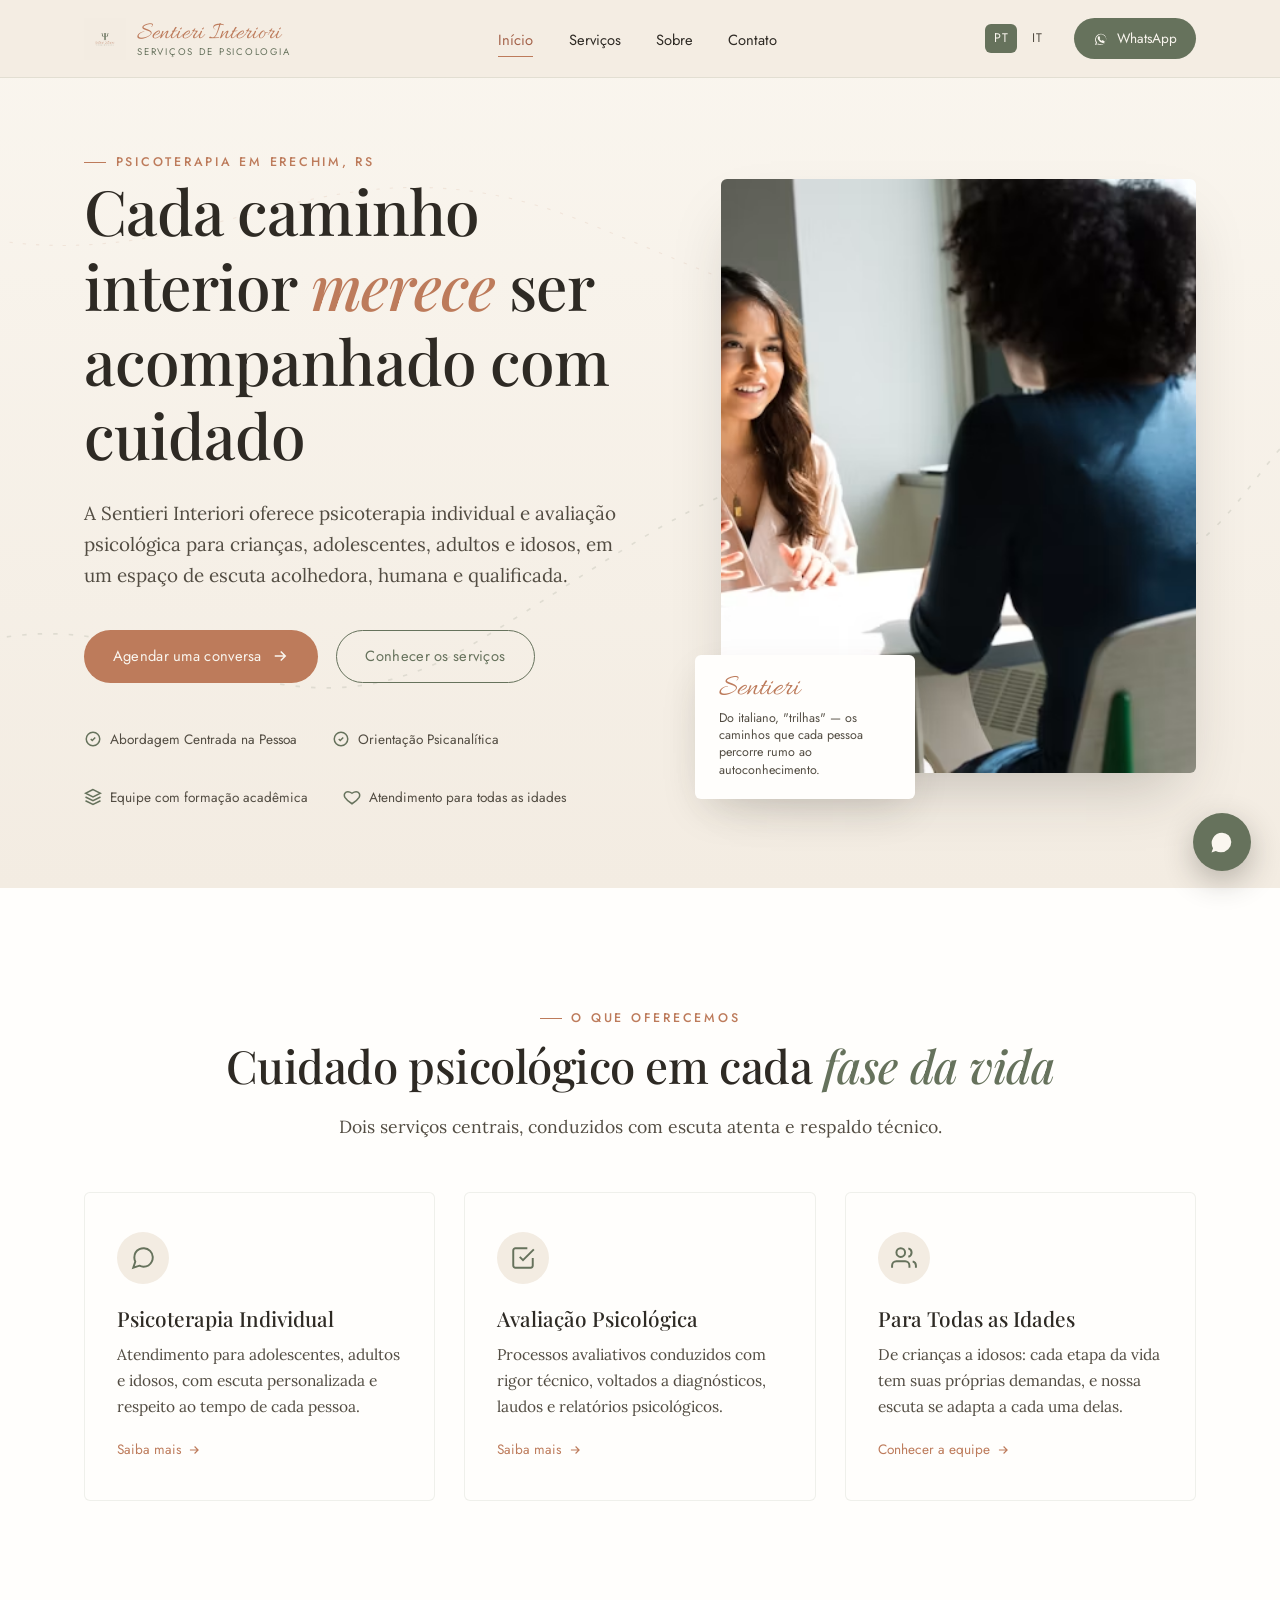
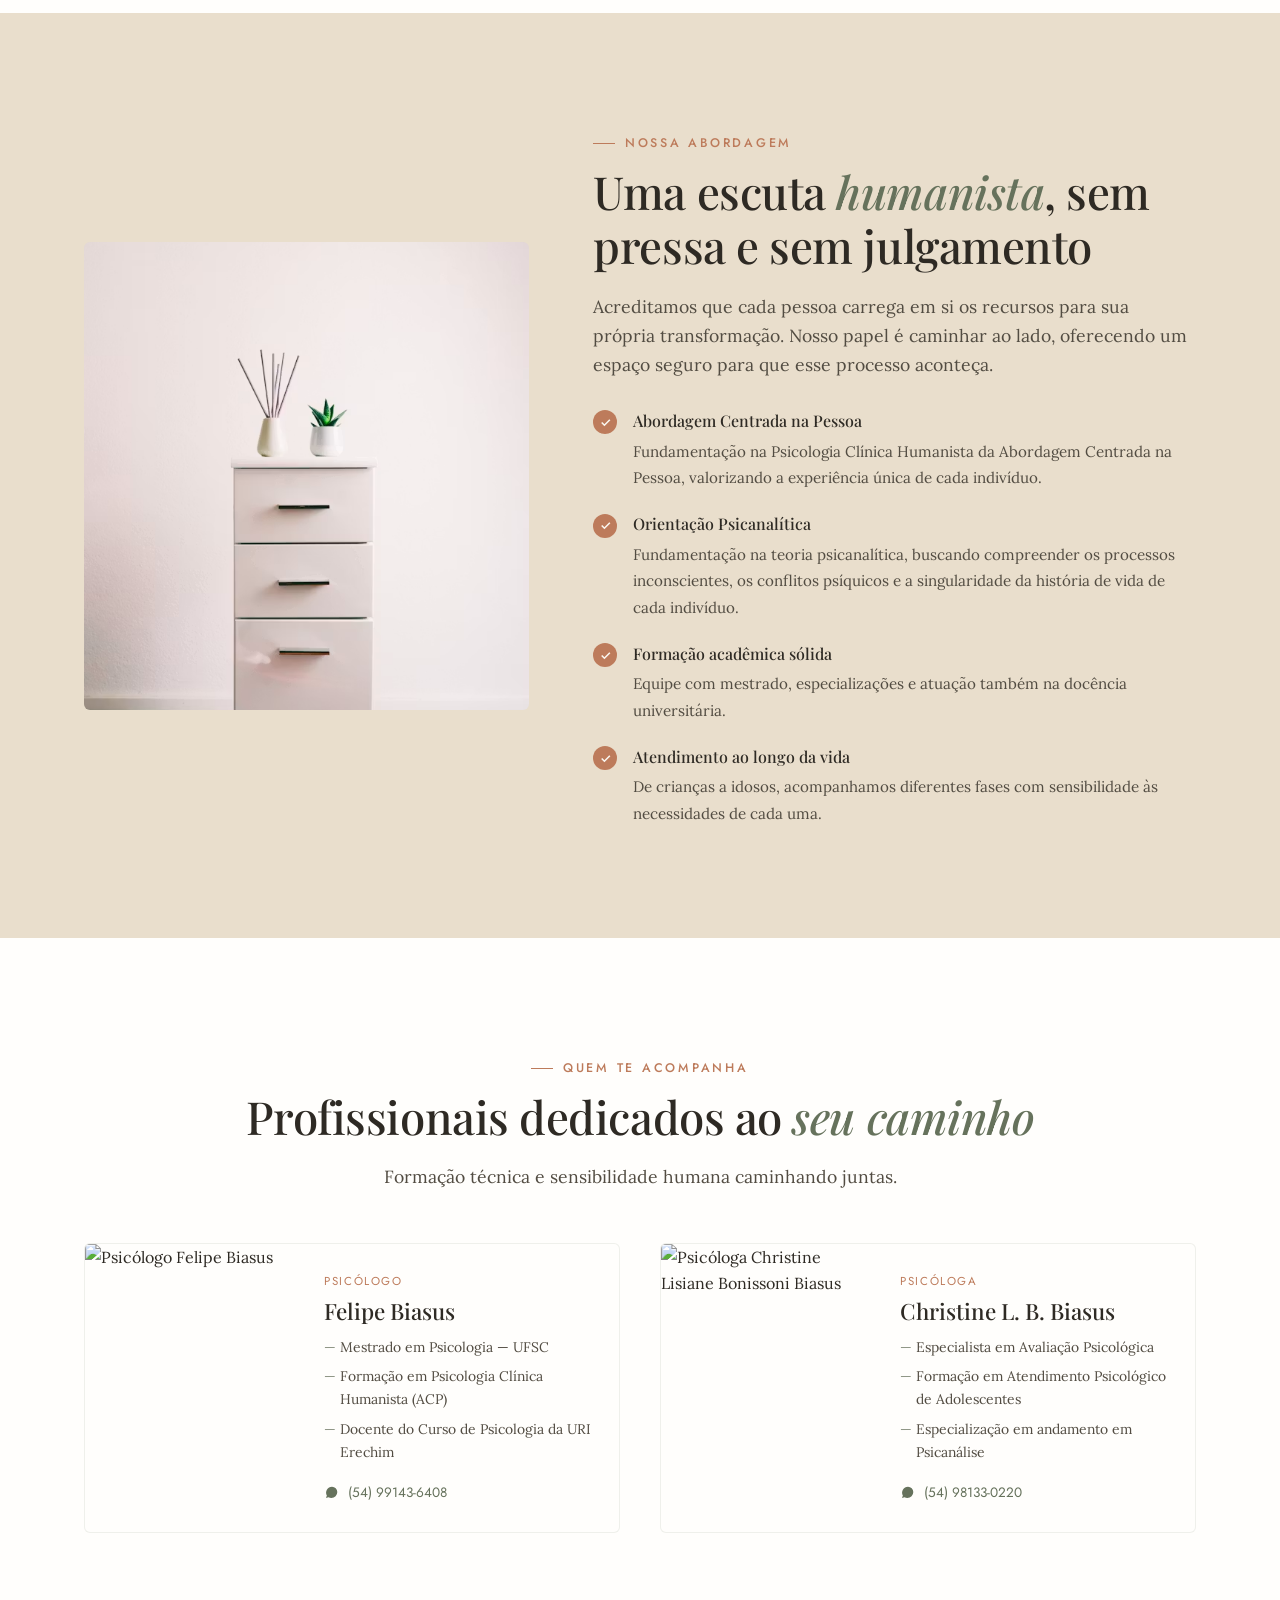
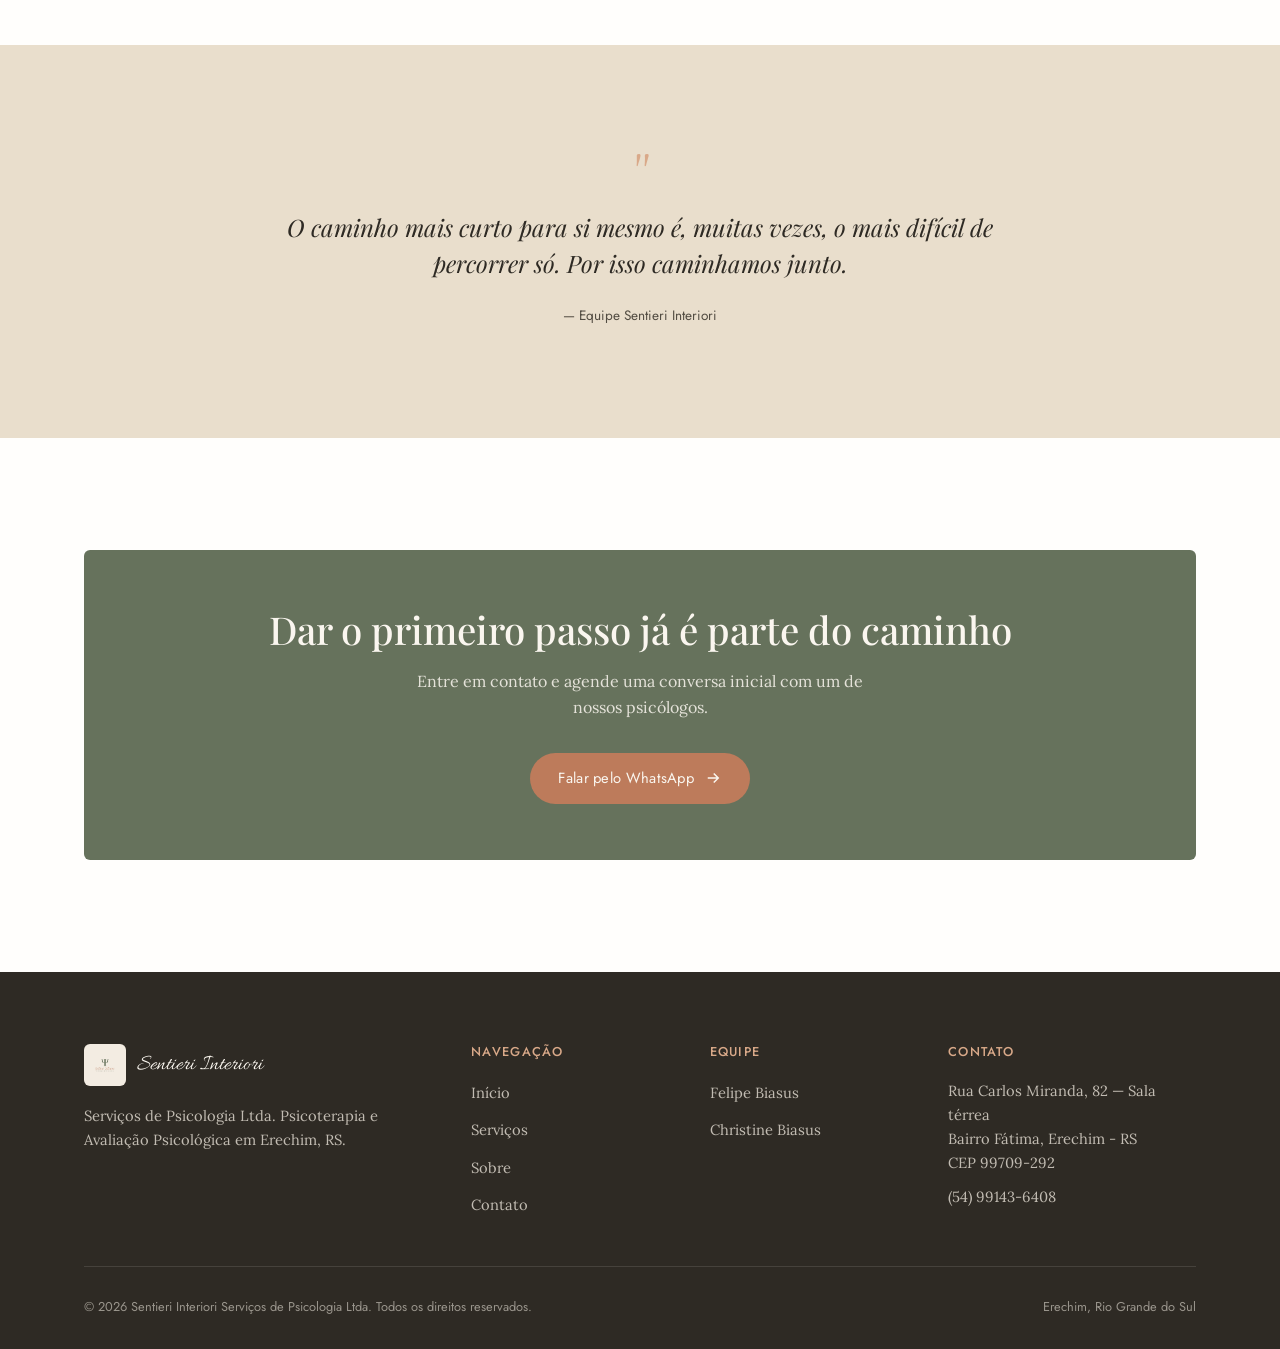
==== index.html @ 3634de81 "Add files via upload" ====
<!DOCTYPE html>
<html lang="pt-BR"><head>
<meta http-equiv="content-type" content="text/html; charset=UTF-8">
<meta charset="UTF-8">
<meta name="viewport" content="width=device-width, initial-scale=1.0">
<title>Sentieri Interiori — Serviços de Psicologia em Erechim</title>
<meta name="description" content="Psicoterapia individual e avaliação psicológica para crianças, adolescentes, adultos e idosos. Atendimento humanizado em Erechim, RS.">
<link rel="icon" href="index_files/logo_o2eb_uEkA_0kMc_2I0I_ichq.jpg">
<link rel="stylesheet" href="index_files/style_o2eb_uEkA_0kMc_2I0I_ichq.css">
</head>
<body>

<!-- ===================== HEADER ===================== -->
<header class="site-header">
  <div class="header-inner">
    <a href="file:///G:/Meu%20Drive/Consult%C3%B3rio/Sentieri%20Interiori/Site/sentieri-interiori-site/sentieri-site/pt/index.html" class="brand">
      <img src="index_files/logo_o2eb_uEkA_0kMc_2I0I_ichq.jpg" alt="Sentieri Interiori">
      <span class="brand-text">
        <span class="brand-name">Sentieri Interiori</span>
        <span class="brand-sub">Serviços de Psicologia</span>
      </span>
    </a>

    <nav class="main-nav">
      <ul>
        <li><a href="file:///G:/Meu%20Drive/Consult%C3%B3rio/Sentieri%20Interiori/Site/sentieri-interiori-site/sentieri-site/pt/index.html" class="active">Início</a></li>
        <li><a href="file:///G:/Meu%20Drive/Consult%C3%B3rio/Sentieri%20Interiori/Site/sentieri-interiori-site/sentieri-site/pt/servicos.html">Serviços</a></li>
        <li><a href="file:///G:/Meu%20Drive/Consult%C3%B3rio/Sentieri%20Interiori/Site/sentieri-interiori-site/sentieri-site/pt/sobre.html">Sobre</a></li>
        <li><a href="file:///G:/Meu%20Drive/Consult%C3%B3rio/Sentieri%20Interiori/Site/sentieri-interiori-site/sentieri-site/pt/contato.html">Contato</a></li>
      </ul>
    </nav>

    <div class="header-actions">
      <div class="lang-switch">
        <a href="file:///G:/Meu%20Drive/Consult%C3%B3rio/Sentieri%20Interiori/Site/sentieri-interiori-site/sentieri-site/pt/index.html" class="active">PT</a>
        <a href="file:///G:/Meu%20Drive/Consult%C3%B3rio/Sentieri%20Interiori/Site/sentieri-interiori-site/sentieri-site/it/index.html">IT</a>
      </div>
      <a href="https://wa.me/5554991436408" class="btn-whatsapp-nav" target="_blank" rel="noopener">
        <svg viewBox="0 0 24 24" fill="currentColor"><path d="M17.6 6.32A8.86 8.86 0 0 0 12.05 4a8.94 8.94 0 0 0-7.74 13.4L3 21l3.7-1.27a8.92 8.92 0 0 0 4.33 1.12h.01a8.94 8.94 0 0 0 8.92-8.94 8.85 8.85 0 0 0-2.36-5.6Zm-5.55 13.7h-.01a7.4 7.4 0 0 1-3.78-1.04l-.27-.16-2.79.96.93-2.72-.18-.28a7.42 7.42 0 0 1 11.58-9.2 7.34 7.34 0 0 1 2.18 5.23 7.43 7.43 0 0 1-7.66 7.21Zm4.07-5.56c-.22-.11-1.31-.65-1.51-.72-.2-.07-.35-.11-.5.11-.15.22-.57.72-.7.86-.13.15-.26.16-.48.05-.22-.11-.93-.34-1.77-1.09a6.64 6.64 0 0 1-1.22-1.52c-.13-.22-.01-.34.11-.46.11-.11.25-.29.37-.43.12-.15.16-.25.24-.42.08-.16.04-.3-.02-.42-.07-.11-.6-1.45-.82-1.99-.22-.53-.44-.46-.6-.46-.16 0-.34-.02-.52-.02-.18 0-.47.07-.72.34-.25.27-.95.93-.95 2.26 0 1.34.98 2.63 1.12 2.81.13.18 1.86 2.84 4.51 3.87 2.65 1.03 2.65.69 3.13.65.48-.04 1.31-.53 1.5-1.05.18-.51.18-.95.13-1.04-.06-.1-.21-.16-.43-.27Z"></path></svg>
        <span>WhatsApp</span>
      </a>
      <button class="nav-toggle" aria-label="Abrir menu">
        <span></span><span></span><span></span>
      </button>
    </div>
  </div>
</header>

<!-- ===================== HERO ===================== -->
<section class="hero">
  <svg class="hero-bg-path" viewBox="0 0 1200 800" preserveAspectRatio="xMidYMid slice" aria-hidden="true">
    <path d="M -50 600 C 150 500, 250 700, 450 580 S 750 350, 950 480 S 1150 300, 1280 380" fill="none" stroke="#8A9180" stroke-width="1.5" stroke-dasharray="4 10" opacity="0.4"></path>
    <path d="M -50 200 C 200 280, 300 100, 550 200 S 850 350, 1100 220" fill="none" stroke="#BD7B5B" stroke-width="1" stroke-dasharray="3 9" opacity="0.25"></path>
  </svg>

  <div class="container hero-grid">
    <div class="hero-content">
      <p class="eyebrow">Psicoterapia em Erechim, RS</p>
      <h1>Cada caminho interior <em>merece</em> ser acompanhado com cuidado</h1>
      <p class="hero-lead">A Sentieri Interiori oferece psicoterapia 
individual e avaliação psicológica para crianças, adolescentes, adultos e
 idosos, em um espaço de escuta acolhedora, humana e qualificada.</p>

      <div class="hero-actions">
        <a href="file:///G:/Meu%20Drive/Consult%C3%B3rio/Sentieri%20Interiori/Site/sentieri-interiori-site/sentieri-site/pt/contato.html" class="btn btn-primary">
          Agendar uma conversa
          <svg viewBox="0 0 24 24" fill="none" stroke="currentColor" stroke-width="2"><path d="M5 12h14M13 6l6 6-6 6"></path></svg>
        </a>
        <a href="file:///G:/Meu%20Drive/Consult%C3%B3rio/Sentieri%20Interiori/Site/sentieri-interiori-site/sentieri-site/pt/servicos.html" class="btn btn-outline">Conhecer os serviços</a>
      </div>

      <div class="hero-trust">
        <span class="trust-item">
          <svg viewBox="0 0 24 24" fill="none" stroke="currentColor" stroke-width="2"><path d="M9 12l2 2 4-4M21 12a9 9 0 1 1-18 0 9 9 0 0 1 18 0Z"></path></svg>
          Abordagem Centrada na Pessoa
        </span><span class="trust-item">
          <svg viewBox="0 0 24 24" fill="none" stroke="currentColor" stroke-width="2"><path d="M9 12l2 2 4-4M21 12a9 9 0 1 1-18 0 9 9 0 0 1 18 0Z"></path></svg>Orientação Psicanalítica</span>
        <span class="trust-item">
          <svg viewBox="0 0 24 24" fill="none" stroke="currentColor" stroke-width="2"><path d="M12 2 2 7l10 5 10-5-10-5ZM2 17l10 5 10-5M2 12l10 5 10-5"></path></svg>
          Equipe com formação acadêmica
        </span>
        <span class="trust-item">
          <svg viewBox="0 0 24 24" fill="none" stroke="currentColor" stroke-width="2"><path d="M12 21s-7-4.35-9.5-8.5C.5 8.5 3 5 6.5 5 9 5 12 7 12 7s3-2 5.5-2c3.5 0 6 3.5 4 7.5C19 16.65 12 21 12 21Z"></path></svg>
          Atendimento para todas as idades
        </span>
      </div>
    </div>

    <div class="hero-visual">
      <div class="hero-image-wrap">
        <img src="index_files/photo-1573497620053-ea5300f94f21_o2eb_uEkA_0kMc_2I0I_ichq.avif" alt="Espaço de atendimento acolhedor com luz natural e plantas">
      </div>
      <div class="hero-badge">
        <span class="script-accent">Sentieri</span>
        <p>Do italiano, "trilhas" — os caminhos que cada pessoa percorre rumo ao autoconhecimento.</p>
      </div>
    </div>
  </div>
</section>

<!-- ===================== SERVIÇOS (preview) ===================== -->
<section class="bg-branco">
  <div class="container">
    <div class="section-header centered reveal is-visible">
      <p class="eyebrow" style="justify-content:center">O que oferecemos</p>
      <h2 class="section-title">Cuidado psicológico em cada <em>fase da vida</em></h2>
      <p class="section-lead">Dois serviços centrais, conduzidos com escuta atenta e respaldo técnico.</p>
    </div>

    <div class="services-grid">
      <div class="service-card reveal is-visible" style="transition-delay: 0s;">
        <div class="service-icon">
          <svg viewBox="0 0 24 24" fill="none" stroke="currentColor" stroke-width="1.8"><path d="M21 11.5a8.38 8.38 0 0 1-.9 3.8 8.5 8.5 0 0 1-7.6 4.7 8.38 8.38 0 0 1-3.8-.9L3 21l1.9-5.7a8.38 8.38 0 0 1-.9-3.8 8.5 8.5 0 0 1 4.7-7.6 8.38 8.38 0 0 1 3.8-.9h.5a8.48 8.48 0 0 1 8 8v.5Z"></path></svg>
        </div>
        <h3>Psicoterapia Individual</h3>
        <p>Atendimento para adolescentes, adultos e idosos, com escuta personalizada e respeito ao tempo de cada pessoa.</p>
        <a href="file:///G:/Meu%20Drive/Consult%C3%B3rio/Sentieri%20Interiori/Site/sentieri-interiori-site/sentieri-site/pt/servicos.html#psicoterapia" class="card-link">
          Saiba mais
          <svg viewBox="0 0 24 24" fill="none" stroke="currentColor" stroke-width="2"><path d="M5 12h14M13 6l6 6-6 6"></path></svg>
        </a>
      </div>

      <div class="service-card reveal is-visible" style="transition-delay: 0.08s;">
        <div class="service-icon">
          <svg viewBox="0 0 24 24" fill="none" stroke="currentColor" stroke-width="1.8"><path d="M9 11l3 3L22 4M21 12v7a2 2 0 0 1-2 2H5a2 2 0 0 1-2-2V5a2 2 0 0 1 2-2h11"></path></svg>
        </div>
        <h3>Avaliação Psicológica</h3>
        <p>Processos avaliativos conduzidos com rigor técnico, voltados a diagnósticos, laudos e relatórios psicológicos.</p>
        <a href="file:///G:/Meu%20Drive/Consult%C3%B3rio/Sentieri%20Interiori/Site/sentieri-interiori-site/sentieri-site/pt/servicos.html#avaliacao" class="card-link">
          Saiba mais
          <svg viewBox="0 0 24 24" fill="none" stroke="currentColor" stroke-width="2"><path d="M5 12h14M13 6l6 6-6 6"></path></svg>
        </a>
      </div>

      <div class="service-card reveal is-visible" style="transition-delay: 0.16s;">
        <div class="service-icon">
          <svg viewBox="0 0 24 24" fill="none" stroke="currentColor" stroke-width="1.8"><path d="M17 21v-2a4 4 0 0 0-4-4H5a4 4 0 0 0-4 4v2M9 11a4 4 0 1 0 0-8 4 4 0 0 0 0 8ZM23 21v-2a4 4 0 0 0-3-3.87M16 3.13a4 4 0 0 1 0 7.75"></path></svg>
        </div>
        <h3>Para Todas as Idades</h3>
        <p>De crianças a idosos: cada etapa da vida tem suas próprias demandas, e nossa escuta se adapta a cada uma delas.</p>
        <a href="file:///G:/Meu%20Drive/Consult%C3%B3rio/Sentieri%20Interiori/Site/sentieri-interiori-site/sentieri-site/pt/sobre.html" class="card-link">
          Conhecer a equipe
          <svg viewBox="0 0 24 24" fill="none" stroke="currentColor" stroke-width="2"><path d="M5 12h14M13 6l6 6-6 6"></path></svg>
        </a>
      </div>
    </div>
  </div>
</section>

<!-- ===================== ABORDAGEM ===================== -->
<section class="bg-creme-escuro">
  <div class="container approach-block">
    <div class="approach-image reveal is-visible">
      <img src="index_files/photo-1591129841117-3adfd313e34f_o2eb_uEkA_0kMc_2I0I_ichq.avif" alt="Sala de atendimento psicológico com poltronas e ambiente sereno">
    </div>

    <div class="approach-content reveal is-visible">
      <p class="eyebrow">Nossa abordagem</p>
      <h2 class="section-title">Uma escuta <em>humanista</em>, sem pressa e sem julgamento</h2>
      <p class="section-lead">Acreditamos que cada pessoa carrega em si 
os recursos para sua própria transformação. Nosso papel é caminhar ao 
lado, oferecendo um espaço seguro para que esse processo aconteça.</p>

      <ul class="approach-list">
        <li>
          <span class="check">
            <svg viewBox="0 0 24 24" fill="none" stroke="currentColor" stroke-width="3"><path d="M5 12l5 5L20 7"></path></svg>
          </span>
          <div>
            <strong>Abordagem Centrada na Pessoa</strong>
            <span>Fundamentação na Psicologia Clínica Humanista da 
Abordagem Centrada na Pessoa, valorizando a experiência única de cada 
indivíduo.</span>
          </div>
        </li><li>
          <span class="check">
            <svg viewBox="0 0 24 24" fill="none" stroke="currentColor" stroke-width="3"><path d="M5 12l5 5L20 7"></path></svg>
          </span>
          <div>
            <strong>Orientação Psicanalítica</strong>
            <span>Fundamentação na teoria psicanalítica, buscando 
compreender os processos inconscientes, os conflitos psíquicos e a 
singularidade da história de vida de cada indivíduo.</span>
          </div>
        </li>
        <li>
          <span class="check">
            <svg viewBox="0 0 24 24" fill="none" stroke="currentColor" stroke-width="3"><path d="M5 12l5 5L20 7"></path></svg>
          </span>
          <div>
            <strong>Formação acadêmica sólida</strong>
            <span>Equipe com mestrado, especializações e atuação também na docência universitária.</span>
          </div>
        </li>
        <li>
          <span class="check">
            <svg viewBox="0 0 24 24" fill="none" stroke="currentColor" stroke-width="3"><path d="M5 12l5 5L20 7"></path></svg>
          </span>
          <div>
            <strong>Atendimento ao longo da vida</strong>
            <span>De crianças a idosos, acompanhamos diferentes fases com sensibilidade às necessidades de cada uma.</span>
          </div>
        </li>
      </ul>
    </div>
  </div>
</section>

<!-- ===================== EQUIPE (preview) ===================== -->
<section class="bg-branco">
  <div class="container">
    <div class="section-header centered reveal is-visible">
      <p class="eyebrow" style="justify-content:center">Quem te acompanha</p>
      <h2 class="section-title">Profissionais dedicados ao <em>seu caminho</em></h2>
      <p class="section-lead">Formação técnica e sensibilidade humana caminhando juntas.</p>
    </div>

    <div class="team-grid">
      <div class="team-card reveal is-visible" style="transition-delay: 0s;">
        <div class="team-photo">
          <img alt="Psicólogo Felipe Biasus" src="">
        </div>
        <div class="team-info">
          <span class="role">Psicólogo</span>
          <h3>Felipe Biasus</h3>
          <ul>
            <li>Mestrado em Psicologia — UFSC</li>
            <li>Formação em Psicologia Clínica Humanista (ACP)</li>
            <li>Docente do Curso de Psicologia da URI Erechim</li>
          </ul>
          <a href="https://wa.me/5554991436408" class="whatsapp-link" target="_blank" rel="noopener">
            <svg viewBox="0 0 24 24" fill="currentColor"><path d="M17.6 6.32A8.86 8.86 0 0 0 12.05 4a8.94 8.94 0 0 0-7.74 13.4L3 21l3.7-1.27a8.92 8.92 0 0 0 4.33 1.12h.01a8.94 8.94 0 0 0 8.92-8.94 8.85 8.85 0 0 0-2.36-5.6Z"></path></svg>
            (54) 99143-6408
          </a>
        </div>
      </div>

      <div class="team-card reveal is-visible" style="transition-delay: 0.08s;">
        <div class="team-photo">
          <img alt="Psicóloga Christine Lisiane Bonissoni Biasus" src="">
        </div>
        <div class="team-info">
          <span class="role">Psicóloga</span>
          <h3>Christine L. B. Biasus</h3>
          <ul>
            <li>Especialista em Avaliação Psicológica</li>
            <li>Formação em Atendimento Psicológico de Adolescentes</li>
            <li>Especialização em andamento em Psicanálise</li>
          </ul>
          <a href="https://wa.me/5554981330220" class="whatsapp-link" target="_blank" rel="noopener">
            <svg viewBox="0 0 24 24" fill="currentColor"><path d="M17.6 6.32A8.86 8.86 0 0 0 12.05 4a8.94 8.94 0 0 0-7.74 13.4L3 21l3.7-1.27a8.92 8.92 0 0 0 4.33 1.12h.01a8.94 8.94 0 0 0 8.92-8.94 8.85 8.85 0 0 0-2.36-5.6Z"></path></svg>
            (54) 98133-0220
          </a>
        </div>
      </div>
    </div>
  </div>
</section>

<!-- ===================== CITAÇÃO ===================== -->
<section class="bg-creme-escuro">
  <div class="container">
    <div class="quote-block reveal is-visible">
      <span class="quote-mark">"</span>
      <p>O caminho mais curto para si mesmo é, muitas vezes, o mais difícil de percorrer só. Por isso caminhamos junto.</p>
      <p class="quote-attr">— Equipe Sentieri Interiori</p>
    </div>
  </div>
</section>

<!-- ===================== CTA FINAL ===================== -->
<section class="bg-branco">
  <div class="container">
    <div class="cta-final reveal is-visible">
      <h2>Dar o primeiro passo já é parte do caminho</h2>
      <p>Entre em contato e agende uma conversa inicial com um de nossos psicólogos.</p>
      <a href="file:///G:/Meu%20Drive/Consult%C3%B3rio/Sentieri%20Interiori/Site/sentieri-interiori-site/sentieri-site/pt/contato.html" class="btn btn-primary">
        Falar pelo WhatsApp
        <svg viewBox="0 0 24 24" fill="none" stroke="currentColor" stroke-width="2"><path d="M5 12h14M13 6l6 6-6 6"></path></svg>
      </a>
    </div>
  </div>
</section>

<!-- ===================== FOOTER ===================== -->
<footer class="site-footer">
  <div class="container">
    <div class="footer-grid">
      <div class="footer-col">
        <div class="footer-brand">
          <img src="index_files/logo_o2eb_uEkA_0kMc_2I0I_ichq.jpg" alt="Sentieri Interiori" style="height:42px; filter:none; border-radius:6px;">
          <span class="footer-brand-text">Sentieri Interiori</span>
        </div>
        <p>Serviços de Psicologia Ltda. 
Psicoterapia e Avaliação Psicológica em Erechim, RS.</p>
      </div>

      <div class="footer-col">
        <h4>Navegação</h4>
        <ul>
          <li><a href="file:///G:/Meu%20Drive/Consult%C3%B3rio/Sentieri%20Interiori/Site/sentieri-interiori-site/sentieri-site/pt/index.html">Início</a></li>
          <li><a href="file:///G:/Meu%20Drive/Consult%C3%B3rio/Sentieri%20Interiori/Site/sentieri-interiori-site/sentieri-site/pt/servicos.html">Serviços</a></li>
          <li><a href="file:///G:/Meu%20Drive/Consult%C3%B3rio/Sentieri%20Interiori/Site/sentieri-interiori-site/sentieri-site/pt/sobre.html">Sobre</a></li>
          <li><a href="file:///G:/Meu%20Drive/Consult%C3%B3rio/Sentieri%20Interiori/Site/sentieri-interiori-site/sentieri-site/pt/contato.html">Contato</a></li>
        </ul>
      </div>

      <div class="footer-col">
        <h4>Equipe</h4>
        <ul>
          <li><a href="file:///G:/Meu%20Drive/Consult%C3%B3rio/Sentieri%20Interiori/Site/sentieri-interiori-site/sentieri-site/pt/sobre.html">Felipe Biasus</a></li>
          <li><a href="file:///G:/Meu%20Drive/Consult%C3%B3rio/Sentieri%20Interiori/Site/sentieri-interiori-site/sentieri-site/pt/sobre.html">Christine Biasus</a></li>
        </ul>
      </div>

      <div class="footer-col">
        <h4>Contato</h4>
        <p>Rua Carlos Miranda, 82 — Sala térrea<br>Bairro Fátima, Erechim - RS<br>CEP 99709-292</p>
        <p style="margin-top:0.6rem">(54) 99143-6408</p>
      </div>
    </div>

    <div class="footer-bottom">
      <span>© 2026 Sentieri Interiori Serviços de Psicologia Ltda. Todos os direitos reservados.</span>
      <span>Erechim, Rio Grande do Sul</span>
    </div>
  </div>
</footer>

<a href="https://wa.me/5554991436408" class="whatsapp-float" target="_blank" rel="noopener" aria-label="Conversar pelo WhatsApp">
  <svg viewBox="0 0 24 24" fill="currentColor"><path d="M17.6 6.32A8.86 8.86 0 0 0 12.05 4a8.94 8.94 0 0 0-7.74 13.4L3 21l3.7-1.27a8.92 8.92 0 0 0 4.33 1.12h.01a8.94 8.94 0 0 0 8.92-8.94 8.85 8.85 0 0 0-2.36-5.6Z"></path></svg>
</a>

<script src="index_files/main_o2eb_uEkA_0kMc_2I0I_ichq.js"></script>


</body></html>
---- index_files/style_o2eb_uEkA_0kMc_2I0I_ichq.css ----
/* ============================================
   SENTIERI INTERIORI — Design System
   Paleta extraída da identidade visual oficial
   ============================================ */

@import url('https://fonts.googleapis.com/css2?family=Playfair+Display:ital,wght@0,400;0,500;0,600;1,400;1,500&family=Lora:ital,wght@0,400;0,500;1,400&family=Jost:wght@400;500;600&family=Allura&display=swap');

:root {
  /* Cores extraídas diretamente da logo */
  --verde-musgo: #66725C;
  --verde-musgo-escuro: #4F594A;
  --verde-salvia: #8A9180;
  --verde-salvia-claro: #B9C0AE;
  --terracota: #BD7B5B;
  --terracota-escuro: #A4634A;
  --terracota-claro: #D9A989;
  --creme: #F3ECE2;
  --creme-claro: #FAF6EF;
  --creme-escuro: #E9DECC;
  --carvao: #2E2A24;
  --carvao-suave: #524C42;
  --branco: #FFFEFC;

  /* Tipografia */
  --fonte-display: 'Playfair Display', Georgia, serif;
  --fonte-script: 'Allura', cursive;
  --fonte-corpo: 'Lora', Georgia, serif;
  --fonte-utilitaria: 'Jost', sans-serif;

  /* Espaçamento */
  --space-xs: 0.5rem;
  --space-sm: 1rem;
  --space-md: 2rem;
  --space-lg: 4rem;
  --space-xl: 7rem;

  /* Bordas */
  --raio: 2px;
  --raio-suave: 6px;
}

* {
  margin: 0;
  padding: 0;
  box-sizing: border-box;
}

html {
  scroll-behavior: smooth;
}

@media (prefers-reduced-motion: reduce) {
  html {
    scroll-behavior: auto;
  }
  *, *::before, *::after {
    animation-duration: 0.01ms !important;
    animation-iteration-count: 1 !important;
    transition-duration: 0.01ms !important;
    scroll-behavior: auto !important;
  }
}

body {
  font-family: var(--fonte-corpo);
  color: var(--carvao);
  background-color: var(--creme);
  line-height: 1.65;
  -webkit-font-smoothing: antialiased;
  overflow-x: hidden;
}

img {
  max-width: 100%;
  display: block;
}

a {
  color: inherit;
  text-decoration: none;
}

ul {
  list-style: none;
}

button {
  font-family: inherit;
  cursor: pointer;
  border: none;
  background: none;
}

:focus-visible {
  outline: 2px solid var(--terracota);
  outline-offset: 3px;
}

.container {
  width: 100%;
  max-width: 1160px;
  margin: 0 auto;
  padding: 0 1.5rem;
}

/* ============================================
   TIPOGRAFIA GERAL
   ============================================ */

h1, h2, h3, h4 {
  font-family: var(--fonte-display);
  font-weight: 500;
  color: var(--carvao);
  line-height: 1.2;
}

.eyebrow {
  font-family: var(--fonte-utilitaria);
  font-size: 0.78rem;
  letter-spacing: 0.22em;
  text-transform: uppercase;
  color: var(--terracota);
  font-weight: 500;
  display: inline-flex;
  align-items: center;
  gap: 0.6rem;
}

.eyebrow::before {
  content: '';
  width: 22px;
  height: 1px;
  background: var(--terracota);
  display: inline-block;
}

.section-title {
  font-size: clamp(2rem, 4vw, 2.85rem);
  margin-top: 0.6rem;
  margin-bottom: 1.2rem;
  letter-spacing: -0.01em;
}

.section-title em {
  font-style: italic;
  color: var(--verde-musgo);
}

.section-lead {
  font-size: 1.1rem;
  color: var(--carvao-suave);
  max-width: 620px;
  font-weight: 400;
}

.script-accent {
  font-family: var(--fonte-script);
  color: var(--terracota);
  font-size: 1.6em;
  font-weight: 400;
}

/* ============================================
   HEADER / NAVEGAÇÃO
   ============================================ */

.site-header {
  position: fixed;
  top: 0;
  left: 0;
  right: 0;
  z-index: 1000;
  background: rgba(243, 236, 226, 0.92);
  backdrop-filter: blur(10px);
  border-bottom: 1px solid rgba(102, 114, 92, 0.12);
  transition: padding 0.3s ease;
}

.header-inner {
  display: flex;
  align-items: center;
  justify-content: space-between;
  padding: 1.1rem 1.5rem;
  max-width: 1160px;
  margin: 0 auto;
}

.brand {
  display: flex;
  align-items: center;
  gap: 0.7rem;
}

.brand img {
  height: 42px;
  width: auto;
}

.brand-text {
  display: flex;
  flex-direction: column;
  line-height: 1.1;
}

.brand-name {
  font-family: var(--fonte-script);
  font-size: 1.55rem;
  color: var(--terracota);
}

.brand-sub {
  font-family: var(--fonte-utilitaria);
  font-size: 0.6rem;
  letter-spacing: 0.18em;
  color: var(--verde-musgo);
  text-transform: uppercase;
}

.main-nav ul {
  display: flex;
  gap: 2.2rem;
  align-items: center;
}

.main-nav a {
  font-family: var(--fonte-utilitaria);
  font-size: 0.92rem;
  color: var(--carvao);
  position: relative;
  padding: 0.3rem 0;
  transition: color 0.25s ease;
}

.main-nav a::after {
  content: '';
  position: absolute;
  bottom: -2px;
  left: 0;
  width: 0;
  height: 1px;
  background: var(--terracota);
  transition: width 0.3s ease;
}

.main-nav a:hover,
.main-nav a.active {
  color: var(--terracota-escuro);
}

.main-nav a:hover::after,
.main-nav a.active::after {
  width: 100%;
}

.lang-switch {
  display: flex;
  gap: 0.4rem;
  font-family: var(--fonte-utilitaria);
  font-size: 0.78rem;
  letter-spacing: 0.05em;
}

.lang-switch a {
  padding: 0.25rem 0.55rem;
  border-radius: var(--raio-suave);
  color: var(--carvao-suave);
  transition: background 0.2s ease, color 0.2s ease;
}

.lang-switch a.active {
  background: var(--verde-musgo);
  color: var(--creme-claro);
}

.lang-switch a:not(.active):hover {
  background: rgba(102, 114, 92, 0.12);
}

.header-actions {
  display: flex;
  align-items: center;
  gap: 1.4rem;
}

.btn-whatsapp-nav {
  display: inline-flex;
  align-items: center;
  gap: 0.5rem;
  background: var(--verde-musgo);
  color: var(--creme-claro);
  font-family: var(--fonte-utilitaria);
  font-size: 0.85rem;
  padding: 0.6rem 1.2rem;
  border-radius: 30px;
  transition: background 0.25s ease, transform 0.25s ease;
}

.btn-whatsapp-nav:hover {
  background: var(--verde-musgo-escuro);
  transform: translateY(-1px);
}

.btn-whatsapp-nav svg {
  width: 16px;
  height: 16px;
}

.nav-toggle {
  display: none;
  flex-direction: column;
  gap: 5px;
  padding: 0.5rem;
}

.nav-toggle span {
  width: 24px;
  height: 1.5px;
  background: var(--carvao);
  transition: 0.3s ease;
}

/* ============================================
   BOTÕES GERAIS
   ============================================ */

.btn {
  display: inline-flex;
  align-items: center;
  gap: 0.6rem;
  font-family: var(--fonte-utilitaria);
  font-size: 0.92rem;
  letter-spacing: 0.02em;
  padding: 0.85rem 1.8rem;
  border-radius: 30px;
  transition: all 0.3s ease;
}

.btn-primary {
  background: var(--terracota);
  color: var(--creme-claro);
}

.btn-primary:hover {
  background: var(--terracota-escuro);
  transform: translateY(-2px);
  box-shadow: 0 8px 20px rgba(189, 123, 91, 0.3);
}

.btn-outline {
  background: transparent;
  color: var(--verde-musgo);
  border: 1.5px solid var(--verde-musgo);
}

.btn-outline:hover {
  background: var(--verde-musgo);
  color: var(--creme-claro);
}

.btn-ghost {
  color: var(--carvao);
  border-bottom: 1px solid var(--terracota);
  border-radius: 0;
  padding: 0.2rem 0;
}

.btn-ghost:hover {
  color: var(--terracota-escuro);
  gap: 0.9rem;
}

.btn svg {
  width: 18px;
  height: 18px;
  flex-shrink: 0;
}

/* ============================================
   CAMINHO ORGÂNICO (elemento de assinatura)
   ============================================ */

.sentiero-divider {
  width: 100%;
  height: 60px;
  display: block;
  margin: 0 auto;
}

.sentiero-divider path {
  fill: none;
  stroke: var(--verde-salvia);
  stroke-width: 1.4;
  stroke-linecap: round;
  stroke-dasharray: 6 8;
}

/* ============================================
   PÁGINA: HERO
   ============================================ */

.hero {
  position: relative;
  min-height: 92vh;
  display: flex;
  align-items: center;
  padding: 9rem 0 5rem;
  overflow: hidden;
  background: linear-gradient(180deg, var(--creme-claro) 0%, var(--creme) 100%);
}

.hero-bg-path {
  position: absolute;
  top: 0;
  left: 0;
  width: 100%;
  height: 100%;
  z-index: 0;
  opacity: 0.5;
}

.hero-grid {
  display: grid;
  grid-template-columns: 1.1fr 0.9fr;
  gap: 3.5rem;
  align-items: center;
  position: relative;
  z-index: 1;
}

.hero-eyebrow {
  margin-bottom: 1.6rem;
}

.hero h1 {
  font-size: clamp(2.6rem, 5.2vw, 3.9rem);
  margin-bottom: 1.6rem;
  letter-spacing: -0.015em;
}

.hero h1 em {
  font-style: italic;
  color: var(--terracota);
  font-weight: 500;
}

.hero-lead {
  font-size: 1.18rem;
  color: var(--carvao-suave);
  max-width: 540px;
  margin-bottom: 2.4rem;
}

.hero-actions {
  display: flex;
  gap: 1.1rem;
  flex-wrap: wrap;
  margin-bottom: 2.8rem;
}

.hero-trust {
  display: flex;
  gap: 2.2rem;
  flex-wrap: wrap;
}

.trust-item {
  font-family: var(--fonte-utilitaria);
  font-size: 0.85rem;
  color: var(--carvao-suave);
  display: flex;
  align-items: center;
  gap: 0.5rem;
}

.trust-item svg {
  width: 18px;
  height: 18px;
  color: var(--verde-musgo);
  flex-shrink: 0;
}

.hero-visual {
  position: relative;
}

.hero-image-wrap {
  position: relative;
  border-radius: var(--raio-suave);
  overflow: hidden;
  aspect-ratio: 4/5;
  box-shadow: 0 30px 60px -20px rgba(46, 42, 36, 0.25);
}

.hero-image-wrap img {
  width: 100%;
  height: 100%;
  object-fit: cover;
}

.hero-badge {
  position: absolute;
  bottom: -1.6rem;
  left: -1.6rem;
  background: var(--branco);
  padding: 1.2rem 1.5rem;
  border-radius: var(--raio-suave);
  box-shadow: 0 16px 40px -10px rgba(46, 42, 36, 0.18);
  max-width: 220px;
}

.hero-badge .script-accent {
  font-size: 1.9rem;
  display: block;
  line-height: 1;
  margin-bottom: 0.3rem;
}

.hero-badge p {
  font-family: var(--fonte-utilitaria);
  font-size: 0.78rem;
  color: var(--carvao-suave);
  line-height: 1.4;
}

/* ============================================
   SEÇÕES GERAIS
   ============================================ */

section {
  padding: var(--space-xl) 0;
  position: relative;
}

.section-header {
  margin-bottom: 3.2rem;
}

.section-header.centered {
  text-align: center;
  margin-left: auto;
  margin-right: auto;
}

.section-header.centered .section-lead {
  margin: 0 auto;
}

.bg-creme-escuro {
  background: var(--creme-escuro);
}

.bg-musgo {
  background: var(--verde-musgo);
  color: var(--creme-claro);
}

.bg-musgo h2, .bg-musgo h3, .bg-musgo h4 {
  color: var(--creme-claro);
}

.bg-branco {
  background: var(--branco);
}

/* ============================================
   CARDS DE SERVIÇO (home preview)
   ============================================ */

.services-grid {
  display: grid;
  grid-template-columns: repeat(3, 1fr);
  gap: 1.8rem;
}

.service-card {
  background: var(--branco);
  border-radius: var(--raio-suave);
  padding: 2.4rem 2rem;
  border: 1px solid rgba(102, 114, 92, 0.1);
  transition: transform 0.35s ease, box-shadow 0.35s ease;
}

.service-card:hover {
  transform: translateY(-6px);
  box-shadow: 0 24px 50px -20px rgba(46, 42, 36, 0.15);
}

.service-icon {
  width: 52px;
  height: 52px;
  border-radius: 50%;
  background: var(--creme);
  display: flex;
  align-items: center;
  justify-content: center;
  margin-bottom: 1.4rem;
  color: var(--verde-musgo);
}

.service-icon svg {
  width: 26px;
  height: 26px;
}

.service-card h3 {
  font-size: 1.3rem;
  margin-bottom: 0.7rem;
}

.service-card p {
  color: var(--carvao-suave);
  font-size: 0.97rem;
}

.service-card .card-link {
  display: inline-flex;
  align-items: center;
  gap: 0.4rem;
  margin-top: 1.2rem;
  font-family: var(--fonte-utilitaria);
  font-size: 0.85rem;
  color: var(--terracota);
}

.service-card .card-link svg {
  width: 14px;
  height: 14px;
  transition: transform 0.25s ease;
}

.service-card:hover .card-link svg {
  transform: translateX(4px);
}

/* ============================================
   ABORDAGEM / SOBRE (home)
   ============================================ */

.approach-block {
  display: grid;
  grid-template-columns: 0.85fr 1.15fr;
  gap: 4rem;
  align-items: center;
}

.approach-image {
  position: relative;
  border-radius: var(--raio-suave);
  overflow: hidden;
  aspect-ratio: 1/1.05;
}

.approach-image img {
  width: 100%;
  height: 100%;
  object-fit: cover;
}

.approach-list {
  margin-top: 1.8rem;
  display: flex;
  flex-direction: column;
  gap: 1.3rem;
}

.approach-list li {
  display: flex;
  gap: 1rem;
  align-items: flex-start;
}

.approach-list .check {
  width: 24px;
  height: 24px;
  border-radius: 50%;
  background: var(--terracota);
  color: var(--creme-claro);
  display: flex;
  align-items: center;
  justify-content: center;
  flex-shrink: 0;
  margin-top: 0.15rem;
}

.approach-list .check svg {
  width: 13px;
  height: 13px;
}

.approach-list strong {
  display: block;
  font-family: var(--fonte-display);
  font-weight: 500;
  margin-bottom: 0.2rem;
}

.approach-list span {
  color: var(--carvao-suave);
  font-size: 0.95rem;
}

/* ============================================
   EQUIPE (preview na home + página completa)
   ============================================ */

.team-grid {
  display: grid;
  grid-template-columns: repeat(2, 1fr);
  gap: 2.5rem;
}

.team-card {
  background: var(--branco);
  border-radius: var(--raio-suave);
  overflow: hidden;
  display: grid;
  grid-template-columns: 0.8fr 1.2fr;
  border: 1px solid rgba(102, 114, 92, 0.1);
}

.team-photo {
  aspect-ratio: 3/4;
  overflow: hidden;
}

.team-photo img {
  width: 100%;
  height: 100%;
  object-fit: cover;
}

.team-info {
  padding: 1.8rem 1.6rem;
  display: flex;
  flex-direction: column;
}

.team-info .role {
  font-family: var(--fonte-utilitaria);
  font-size: 0.72rem;
  letter-spacing: 0.14em;
  text-transform: uppercase;
  color: var(--terracota);
  margin-bottom: 0.4rem;
}

.team-info h3 {
  font-size: 1.4rem;
  margin-bottom: 0.7rem;
}

.team-info ul {
  margin-bottom: 1.1rem;
  display: flex;
  flex-direction: column;
  gap: 0.4rem;
}

.team-info ul li {
  font-size: 0.87rem;
  color: var(--carvao-suave);
  padding-left: 1rem;
  position: relative;
}

.team-info ul li::before {
  content: '—';
  position: absolute;
  left: 0;
  color: var(--verde-salvia);
}

.team-info .whatsapp-link {
  margin-top: auto;
  display: inline-flex;
  align-items: center;
  gap: 0.5rem;
  font-family: var(--fonte-utilitaria);
  font-size: 0.85rem;
  color: var(--verde-musgo);
}

.team-info .whatsapp-link svg {
  width: 16px;
  height: 16px;
}

.team-info .whatsapp-link:hover {
  color: var(--terracota);
}

/* ============================================
   DEPOIMENTOS / CITAÇÃO
   ============================================ */

.quote-block {
  text-align: center;
  max-width: 760px;
  margin: 0 auto;
}

.quote-block .quote-mark {
  font-family: var(--fonte-script);
  font-size: 4.5rem;
  color: var(--terracota-claro);
  line-height: 0.5;
  display: block;
  margin-bottom: 1rem;
}

.quote-block p {
  font-family: var(--fonte-display);
  font-style: italic;
  font-size: 1.5rem;
  color: var(--carvao);
  line-height: 1.5;
}

.quote-block .quote-attr {
  margin-top: 1.5rem;
  font-family: var(--fonte-utilitaria);
  font-size: 0.85rem;
  color: var(--carvao-suave);
  font-style: normal;
}

/* ============================================
   CTA FINAL
   ============================================ */

.cta-final {
  background: var(--verde-musgo);
  border-radius: var(--raio-suave);
  padding: 3.5rem 3rem;
  text-align: center;
  position: relative;
  overflow: hidden;
}

.cta-final h2 {
  color: var(--creme-claro);
  font-size: clamp(1.8rem, 3.5vw, 2.4rem);
  margin-bottom: 1rem;
}

.cta-final p {
  color: rgba(250, 246, 239, 0.85);
  max-width: 480px;
  margin: 0 auto 2rem;
}

.cta-final .btn-primary {
  background: var(--terracota);
}

.cta-final .btn-primary:hover {
  background: var(--terracota-claro);
  color: var(--carvao);
}

/* ============================================
   PÁGINA INTERNA: HEADER DE PÁGINA
   ============================================ */

.page-hero {
  padding: 8.5rem 0 4rem;
  text-align: center;
  position: relative;
}

.page-hero .eyebrow {
  justify-content: center;
}

.page-hero h1 {
  font-size: clamp(2.3rem, 4.5vw, 3.2rem);
  margin-top: 0.7rem;
}

.page-hero p {
  max-width: 600px;
  margin: 1.2rem auto 0;
  color: var(--carvao-suave);
  font-size: 1.08rem;
}

.breadcrumb {
  font-family: var(--fonte-utilitaria);
  font-size: 0.8rem;
  color: var(--carvao-suave);
  margin-top: 1.5rem;
  display: flex;
  justify-content: center;
  gap: 0.5rem;
}

.breadcrumb a:hover {
  color: var(--terracota);
}

/* ============================================
   PÁGINA SERVIÇOS — Lista detalhada
   ============================================ */

.service-detail {
  display: grid;
  grid-template-columns: 0.42fr 0.58fr;
  gap: 3.5rem;
  align-items: start;
  padding: 3.5rem 0;
  border-bottom: 1px solid rgba(102, 114, 92, 0.15);
}

.service-detail:last-child {
  border-bottom: none;
}

.service-detail-number {
  font-family: var(--fonte-script);
  font-size: 3.4rem;
  color: var(--terracota-claro);
  line-height: 1;
}

.service-detail h2 {
  font-size: 1.9rem;
  margin-bottom: 1rem;
}

.service-detail .tag-list {
  display: flex;
  gap: 0.6rem;
  flex-wrap: wrap;
  margin-top: 1.6rem;
}

.tag {
  font-family: var(--fonte-utilitaria);
  font-size: 0.78rem;
  padding: 0.45rem 0.95rem;
  background: var(--creme-escuro);
  color: var(--verde-musgo-escuro);
  border-radius: 30px;
}

.audience-grid {
  display: grid;
  grid-template-columns: repeat(4, 1fr);
  gap: 1rem;
  margin-top: 1.6rem;
}

.audience-pill {
  background: var(--creme);
  border: 1px solid rgba(102, 114, 92, 0.18);
  border-radius: var(--raio-suave);
  padding: 1.1rem 0.8rem;
  text-align: center;
  font-family: var(--fonte-utilitaria);
  font-size: 0.85rem;
  color: var(--verde-musgo-escuro);
}

/* ============================================
   PÁGINA SOBRE — Missão / Valores / Linha do tempo
   ============================================ */

.values-grid {
  display: grid;
  grid-template-columns: repeat(3, 1fr);
  gap: 2rem;
}

.value-card {
  text-align: left;
  padding: 2rem 0;
}

.value-card .num {
  font-family: var(--fonte-utilitaria);
  font-size: 0.78rem;
  color: var(--terracota);
  letter-spacing: 0.1em;
}

.value-card h3 {
  font-size: 1.25rem;
  margin: 0.6rem 0 0.7rem;
}

.value-card p {
  color: var(--carvao-suave);
  font-size: 0.95rem;
}

.mission-statement {
  text-align: center;
  max-width: 780px;
  margin: 0 auto;
  font-family: var(--fonte-display);
  font-style: italic;
  font-size: 1.7rem;
  line-height: 1.5;
  color: var(--verde-musgo-escuro);
}

/* ============================================
   PÁGINA CONTATO
   ============================================ */

.contact-grid {
  display: grid;
  grid-template-columns: 1fr 1fr;
  gap: 3rem;
}

.contact-card {
  background: var(--branco);
  border-radius: var(--raio-suave);
  padding: 2.4rem;
  border: 1px solid rgba(102, 114, 92, 0.12);
  display: flex;
  flex-direction: column;
  gap: 1.4rem;
}

.contact-card .psico-header {
  display: flex;
  align-items: center;
  gap: 1rem;
}

.contact-avatar {
  width: 58px;
  height: 58px;
  border-radius: 50%;
  background: var(--creme-escuro);
  display: flex;
  align-items: center;
  justify-content: center;
  color: var(--verde-musgo);
  flex-shrink: 0;
}

.contact-avatar svg {
  width: 28px;
  height: 28px;
}

.contact-card h3 {
  font-size: 1.25rem;
}

.contact-card .role {
  font-family: var(--fonte-utilitaria);
  font-size: 0.78rem;
  color: var(--terracota);
  letter-spacing: 0.06em;
}

.contact-card .btn {
  width: 100%;
  justify-content: center;
}

.info-grid {
  display: grid;
  grid-template-columns: repeat(2, 1fr);
  gap: 2rem;
  margin-top: 3.5rem;
}

.info-item {
  display: flex;
  gap: 1.1rem;
  align-items: flex-start;
}

.info-icon {
  width: 46px;
  height: 46px;
  border-radius: 50%;
  background: var(--creme-escuro);
  display: flex;
  align-items: center;
  justify-content: center;
  color: var(--verde-musgo);
  flex-shrink: 0;
}

.info-icon svg {
  width: 22px;
  height: 22px;
}

.info-item h4 {
  font-size: 1.05rem;
  margin-bottom: 0.3rem;
}

.info-item p, .info-item a {
  color: var(--carvao-suave);
  font-size: 0.93rem;
}

.info-item a:hover {
  color: var(--terracota);
}

.map-embed {
  margin-top: 3.5rem;
  border-radius: var(--raio-suave);
  overflow: hidden;
  border: 1px solid rgba(102, 114, 92, 0.15);
  filter: sepia(8%) saturate(95%);
}

.map-embed iframe {
  width: 100%;
  height: 360px;
  border: 0;
  display: block;
}

.faq-item {
  border-bottom: 1px solid rgba(102, 114, 92, 0.15);
  padding: 1.6rem 0;
}

.faq-item summary {
  font-family: var(--fonte-display);
  font-size: 1.1rem;
  cursor: pointer;
  display: flex;
  justify-content: space-between;
  align-items: center;
  list-style: none;
}

.faq-item summary::-webkit-details-marker {
  display: none;
}

.faq-item summary::after {
  content: '+';
  font-size: 1.5rem;
  color: var(--terracota);
  font-family: var(--fonte-utilitaria);
  transition: transform 0.25s ease;
}

.faq-item[open] summary::after {
  transform: rotate(45deg);
}

.faq-item p {
  margin-top: 1rem;
  color: var(--carvao-suave);
}

/* ============================================
   FOOTER
   ============================================ */

.site-footer {
  background: var(--carvao);
  color: var(--creme-escuro);
  padding: 4.5rem 0 2rem;
}

.footer-grid {
  display: grid;
  grid-template-columns: 1.4fr 0.8fr 0.8fr 1fr;
  gap: 2.5rem;
  padding-bottom: 3rem;
  border-bottom: 1px solid rgba(243, 236, 226, 0.12);
}

.footer-brand {
  display: flex;
  align-items: center;
  gap: 0.7rem;
  margin-bottom: 1.1rem;
}

.footer-brand img {
  height: 38px;
  filter: brightness(0) invert(1) opacity(0.9);
}

.footer-brand-text {
  font-family: var(--fonte-script);
  font-size: 1.4rem;
  color: var(--creme-claro);
}

.footer-col h4 {
  font-family: var(--fonte-utilitaria);
  font-size: 0.8rem;
  letter-spacing: 0.1em;
  text-transform: uppercase;
  color: var(--terracota-claro);
  margin-bottom: 1.2rem;
}

.footer-col p {
  font-size: 0.92rem;
  color: rgba(243, 236, 226, 0.75);
  margin-bottom: 0.5rem;
}

.footer-col ul {
  display: flex;
  flex-direction: column;
  gap: 0.7rem;
}

.footer-col a {
  font-size: 0.92rem;
  color: rgba(243, 236, 226, 0.75);
  transition: color 0.2s ease;
}

.footer-col a:hover {
  color: var(--terracota-claro);
}

.footer-bottom {
  padding-top: 1.8rem;
  display: flex;
  justify-content: space-between;
  align-items: center;
  font-family: var(--fonte-utilitaria);
  font-size: 0.8rem;
  color: rgba(243, 236, 226, 0.55);
  flex-wrap: wrap;
  gap: 0.8rem;
}

/* ============================================
   WHATSAPP FLOAT BUTTON
   ============================================ */

.whatsapp-float {
  position: fixed;
  bottom: 1.8rem;
  right: 1.8rem;
  width: 58px;
  height: 58px;
  background: var(--verde-musgo);
  border-radius: 50%;
  display: flex;
  align-items: center;
  justify-content: center;
  box-shadow: 0 10px 30px rgba(46, 42, 36, 0.3);
  z-index: 999;
  transition: transform 0.3s ease, background 0.3s ease;
}

.whatsapp-float:hover {
  transform: scale(1.08);
  background: var(--terracota);
}

.whatsapp-float svg {
  width: 28px;
  height: 28px;
  color: var(--creme-claro);
}

/* ============================================
   ANIMAÇÕES DE ENTRADA
   ============================================ */

.reveal {
  opacity: 0;
  transform: translateY(24px);
  transition: opacity 0.7s ease, transform 0.7s ease;
}

.reveal.is-visible {
  opacity: 1;
  transform: translateY(0);
}

/* ============================================
   RESPONSIVO
   ============================================ */

@media (max-width: 980px) {
  .hero-grid {
    grid-template-columns: 1fr;
  }

  .hero-visual {
    order: -1;
    max-width: 380px;
    margin: 0 auto;
  }

  .approach-block {
    grid-template-columns: 1fr;
    gap: 2.5rem;
  }

  .approach-image {
    max-width: 420px;
    margin: 0 auto;
  }

  .services-grid {
    grid-template-columns: repeat(2, 1fr);
  }

  .team-grid {
    grid-template-columns: 1fr;
  }

  .contact-grid {
    grid-template-columns: 1fr;
  }

  .footer-grid {
    grid-template-columns: 1fr 1fr;
  }

  .service-detail {
    grid-template-columns: 1fr;
    gap: 1.2rem;
  }

  .values-grid {
    grid-template-columns: 1fr;
    gap: 1rem;
  }

  .audience-grid {
    grid-template-columns: repeat(2, 1fr);
  }
}

@media (max-width: 720px) {
  .main-nav {
    position: fixed;
    top: 0;
    right: -100%;
    width: 78%;
    height: 100vh;
    background: var(--creme-claro);
    flex-direction: column;
    padding: 7rem 2rem 2rem;
    transition: right 0.35s ease;
    box-shadow: -10px 0 40px rgba(0,0,0,0.1);
  }

  .main-nav.open {
    right: 0;
  }

  .main-nav ul {
    flex-direction: column;
    align-items: flex-start;
    gap: 1.6rem;
  }

  .main-nav a {
    font-size: 1.05rem;
  }

  .nav-toggle {
    display: flex;
  }

  .header-actions .btn-whatsapp-nav span {
    display: none;
  }

  .header-actions .btn-whatsapp-nav {
    padding: 0.6rem;
  }

  .services-grid {
    grid-template-columns: 1fr;
  }

  .team-card {
    grid-template-columns: 1fr;
  }

  .team-photo {
    aspect-ratio: 16/10;
  }

  .footer-grid {
    grid-template-columns: 1fr;
    gap: 2.2rem;
  }

  .footer-bottom {
    flex-direction: column;
    text-align: center;
  }

  .info-grid {
    grid-template-columns: 1fr;
  }

  .audience-grid {
    grid-template-columns: repeat(2, 1fr);
  }

  .cta-final {
    padding: 2.5rem 1.5rem;
  }

  .hero {
    padding: 7.5rem 0 4rem;
    text-align: left;
  }

  .hero-badge {
    position: static;
    margin-top: 1.2rem;
  }
}
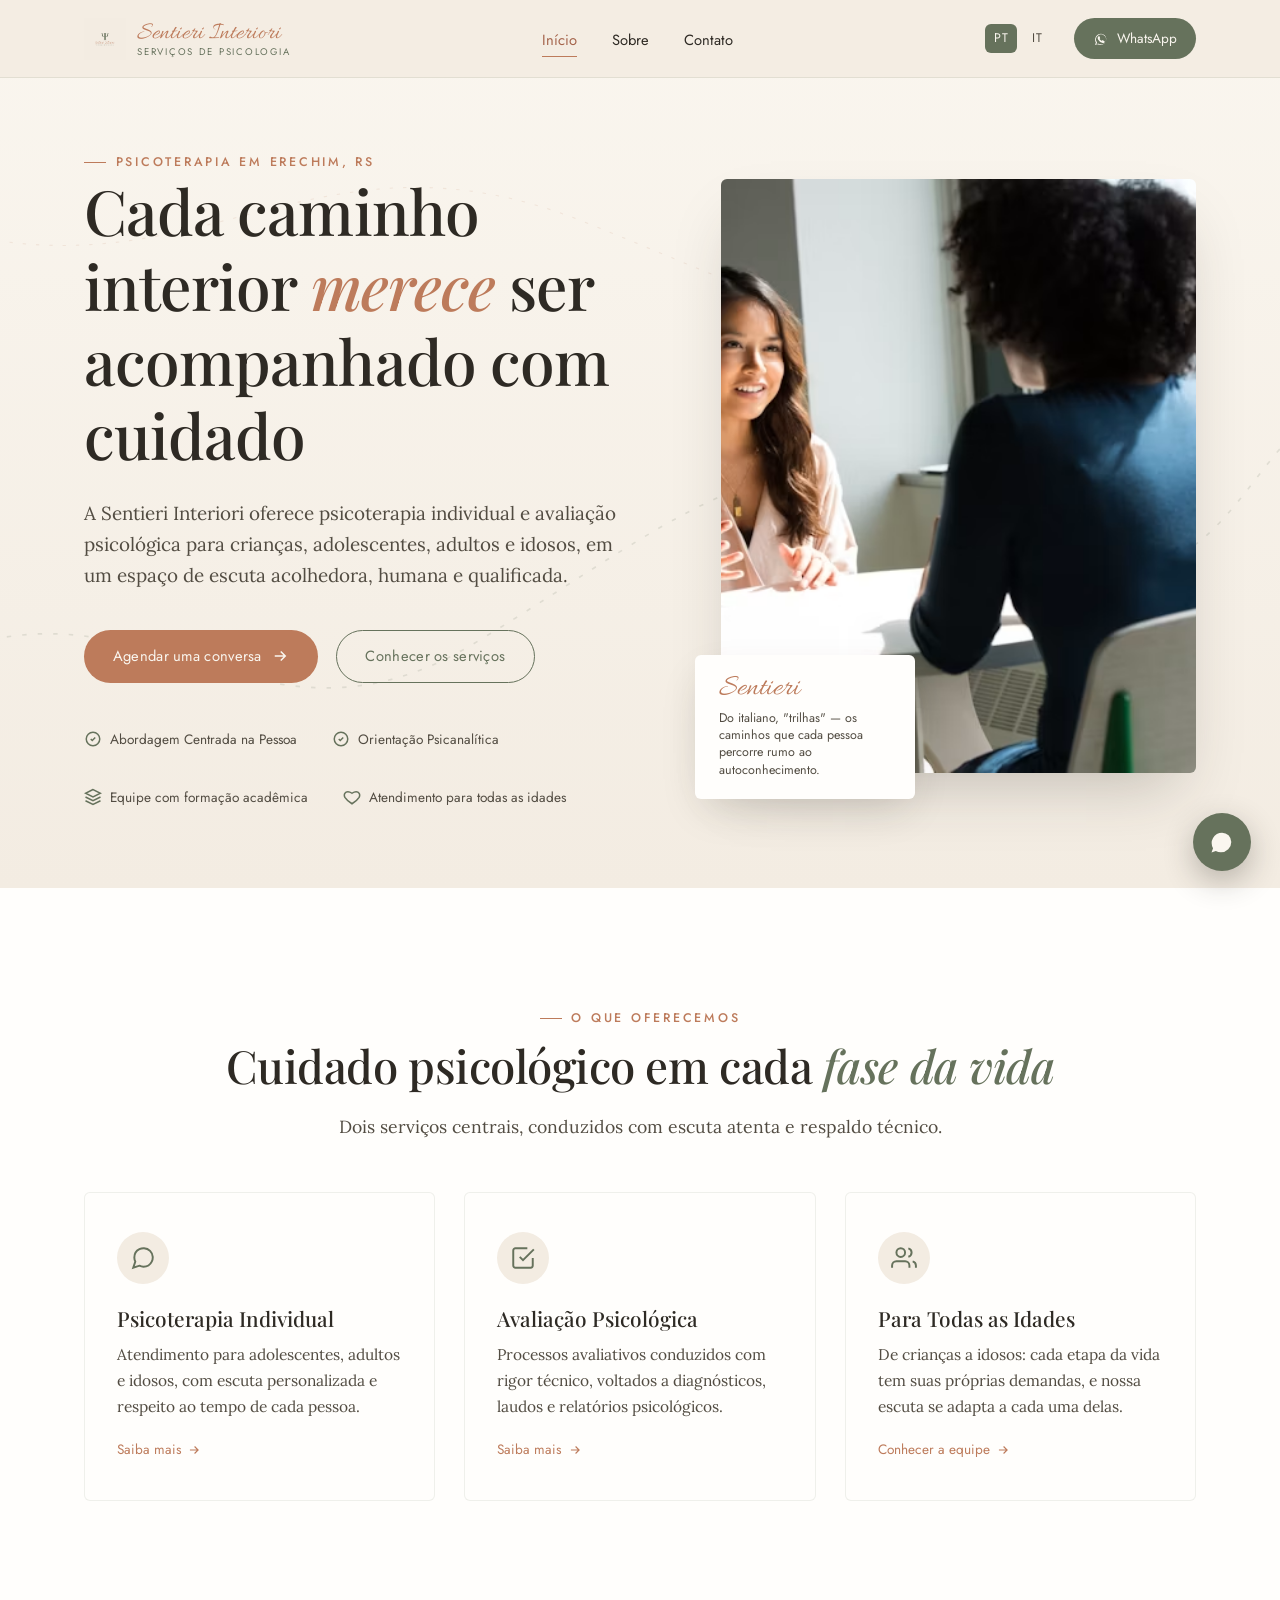
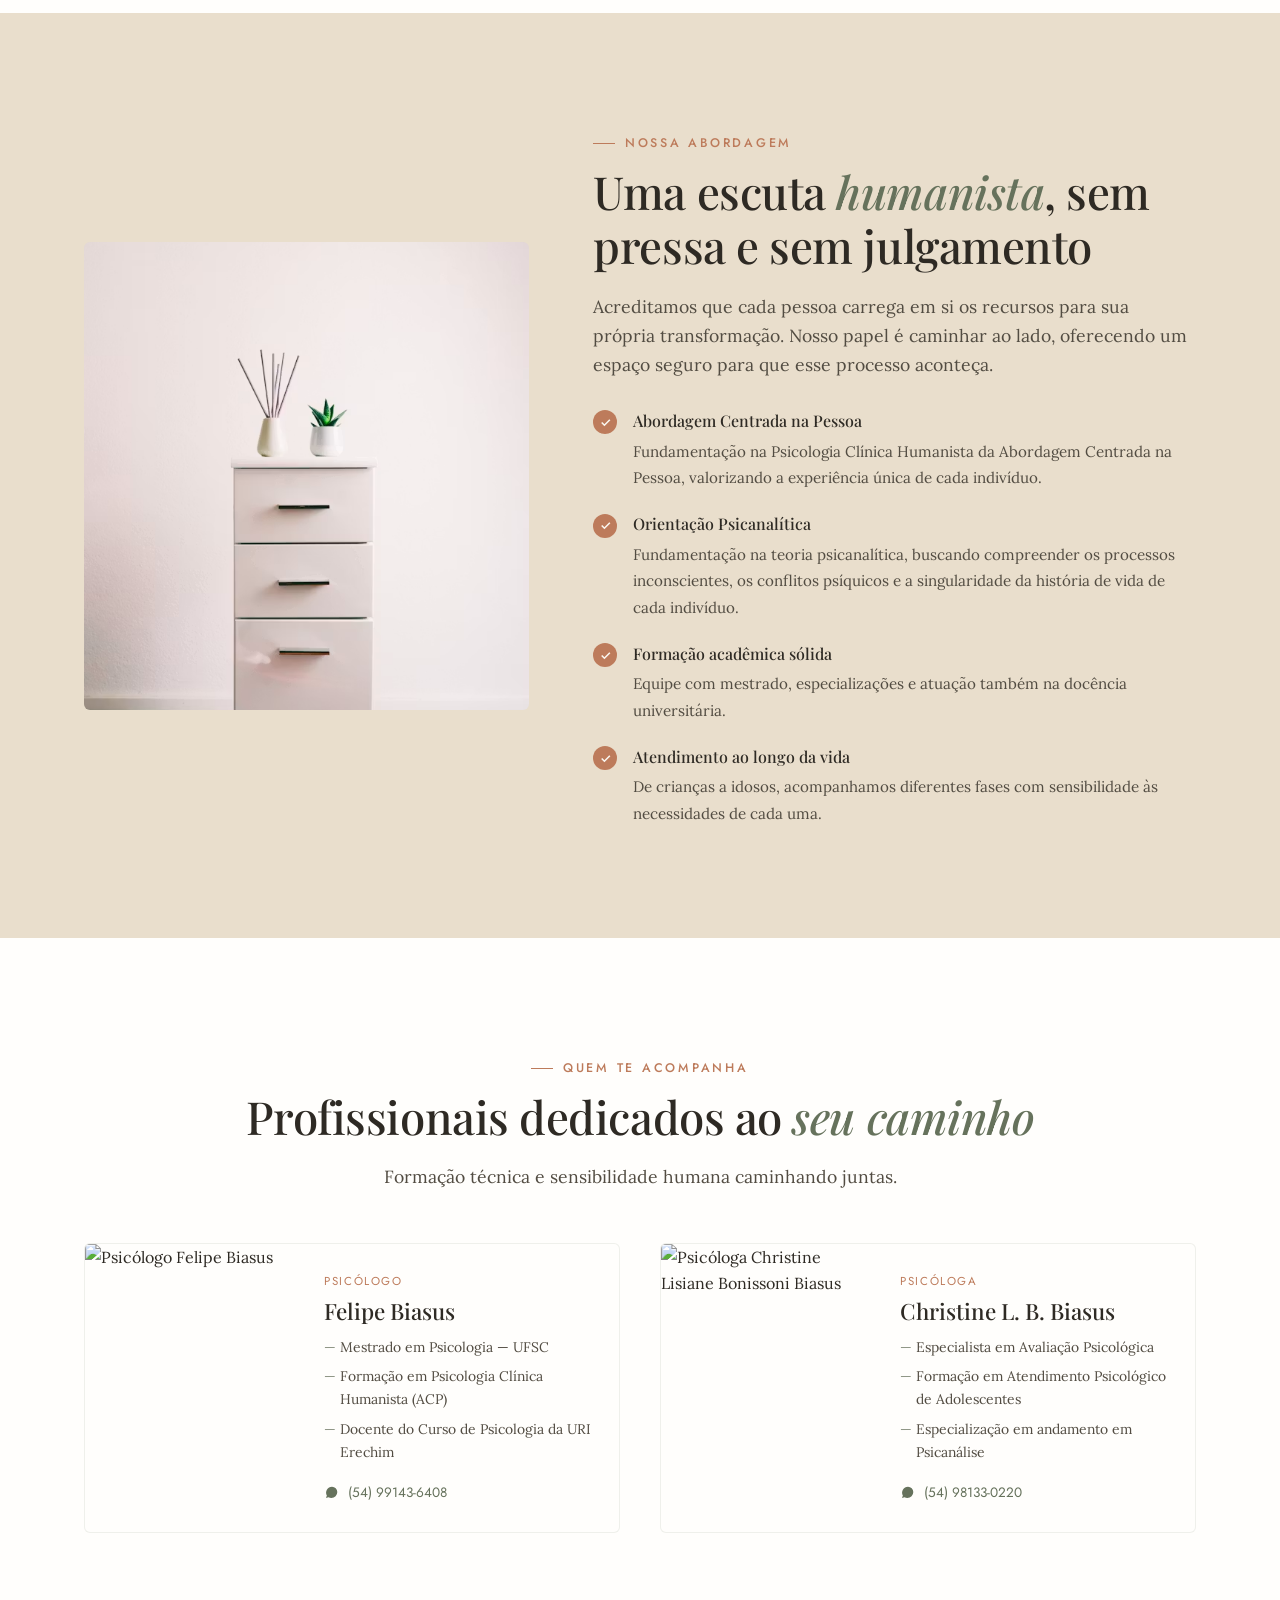
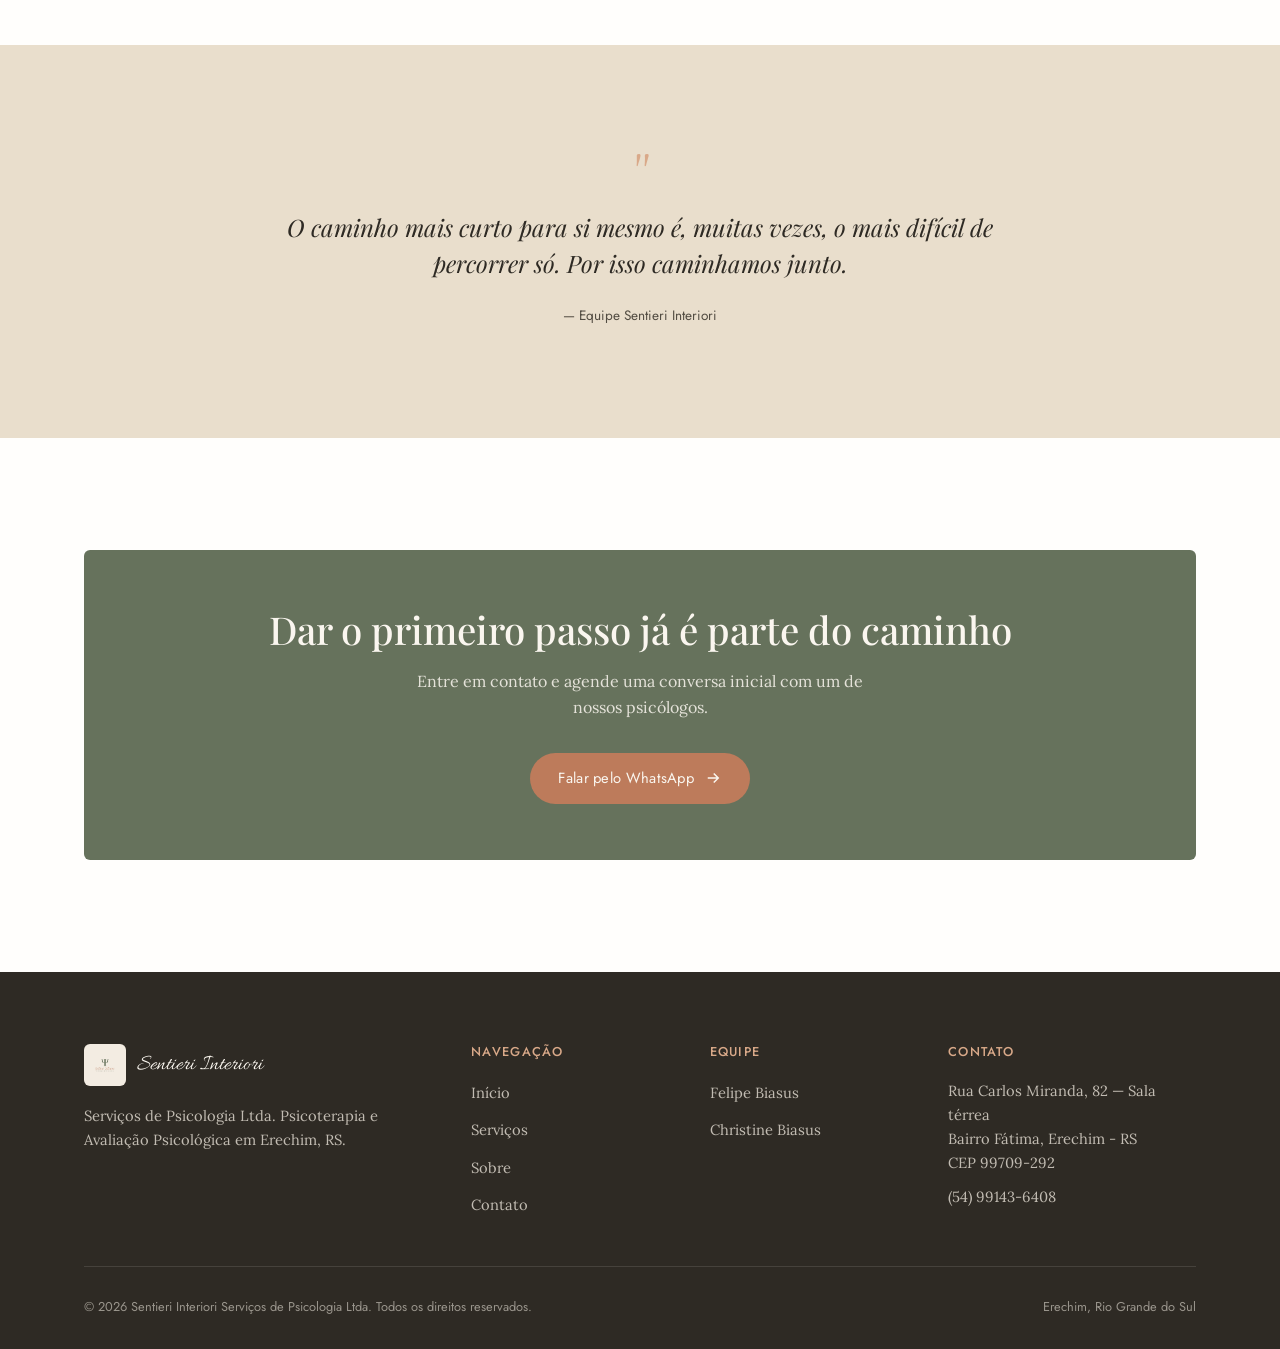
==== commit cb6ee860: "Update index.html" ====
--- a/index.html
+++ b/index.html
@@ -23,10 +23,10 @@
 
     <nav class="main-nav">
       <ul>
-        <li><a href="file:///G:/Meu%20Drive/Consult%C3%B3rio/Sentieri%20Interiori/Site/sentieri-interiori-site/sentieri-site/pt/index.html" class="active">Início</a></li>
-        <li><a href="file:///G:/Meu%20Drive/Consult%C3%B3rio/Sentieri%20Interiori/Site/sentieri-interiori-site/sentieri-site/pt/servicos.html">Serviços</a></li>
-        <li><a href="file:///G:/Meu%20Drive/Consult%C3%B3rio/Sentieri%20Interiori/Site/sentieri-interiori-site/sentieri-site/pt/sobre.html">Sobre</a></li>
-        <li><a href="file:///G:/Meu%20Drive/Consult%C3%B3rio/Sentieri%20Interiori/Site/sentieri-interiori-site/sentieri-site/pt/contato.html">Contato</a></li>
+        <li><a href="https://github.com/SentieriInterioriPsicologia/index/blob/main/pt/index.html" class="active">Início</a></li>
+        <li><a href="https://github.com/SentieriInterioriPsicologia/index/blob/main/pt/servicos.html> Serviços</a></li>
+        <li><a href="https://github.com/SentieriInterioriPsicologia/index/blob/main/pt/sobre.html">Sobre</a></li>
+        <li><a href="https://github.com/SentieriInterioriPsicologia/index/blob/main/pt/contato.html">Contato</a></li>
       </ul>
     </nav>
 
@@ -334,4 +334,4 @@
 <script src="index_files/main_o2eb_uEkA_0kMc_2I0I_ichq.js"></script>
 
 
-</body></html>+</body></html>
